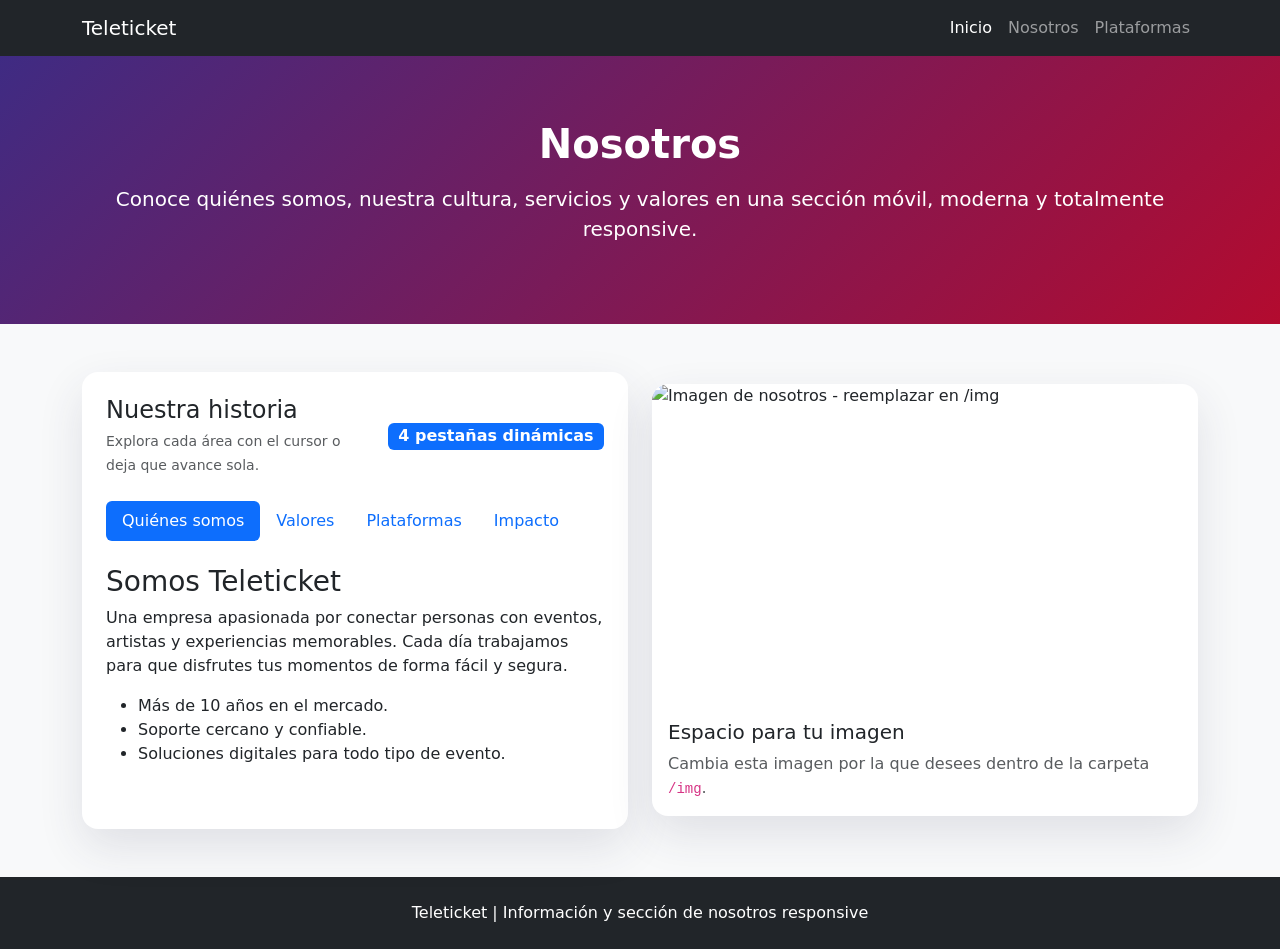
==== informacion.html @ d7344ac0 "Merge pull request #3 from NiltonJhon/NiltonJhon/ajustes Cambio en el evento1 y agregacion de la inf" ====
<!doctype html>
<html lang="es">
  <head>
    <meta charset="UTF-8" />
    <meta name="viewport" content="width=device-width, initial-scale=1" />
    <title>Información - Nosotros</title>

    <link
      href="https://cdn.jsdelivr.net/npm/bootstrap@5.3.2/dist/css/bootstrap.min.css"
      rel="stylesheet"
    />
    <style>
      body {
        background: #f8f9fa;
        color: #222;
      }
      .hero-nosotros {
        background: linear-gradient(135deg, #3f2b83 0%, #b30b2f 100%);
        color: white;
        padding: 4rem 0;
      }
      .hero-nosotros h1 {
        font-weight: 800;
      }
      .tab-pane {
        min-height: 240px;
      }
      .card-nosotros {
        border: none;
        border-radius: 1rem;
        box-shadow: 0 18px 45px rgba(47, 47, 79, 0.12);
      }
      .imagen-nosotros {
        min-height: 320px;
        object-fit: cover;
        border-radius: 1rem;
      }
      @media (max-width: 767px) {
        .hero-nosotros {
          padding: 3rem 0;
        }
      }
    </style>
  </head>

  <body>
    <nav class="navbar navbar-expand-lg navbar-dark bg-dark">
      <div class="container">
        <a class="navbar-brand" href="#">Teleticket</a>
        <button
          class="navbar-toggler"
          type="button"
          data-bs-toggle="collapse"
          data-bs-target="#menuNavbar"
          aria-controls="menuNavbar"
          aria-expanded="false"
          aria-label="Alternar navegación"
        >
          <span class="navbar-toggler-icon"></span>
        </button>
        <div class="collapse navbar-collapse" id="menuNavbar">
          <ul class="navbar-nav ms-auto mb-2 mb-lg-0">
            <li class="nav-item">
              <a class="nav-link active" aria-current="page" href="#">Inicio</a>
            </li>
            <li class="nav-item">
              <a class="nav-link" href="#nosotros">Nosotros</a>
            </li>
            <li class="nav-item">
              <a class="nav-link" href="#plataformas">Plataformas</a>
            </li>
          </ul>
        </div>
      </div>
    </nav>

    <section class="hero-nosotros text-center">
      <div class="container">
        <h1>Nosotros</h1>
        <p class="lead mt-3">
          Conoce quiénes somos, nuestra cultura, servicios y valores en una sección
          móvil, moderna y totalmente responsive.
        </p>
      </div>
    </section>

    <section class="container my-5" id="nosotros">
      <div class="row g-4 align-items-center">
        <div class="col-lg-6">
          <div class="card card-nosotros p-4 h-100">
            <div class="d-flex flex-column flex-sm-row justify-content-between align-items-start align-items-sm-center mb-4 gap-3">
              <div>
                <h2 class="h4 mb-1">Nuestra historia</h2>
                <small class="text-muted">Explora cada área con el cursor o deja que avance sola.</small>
              </div>
              <span class="badge bg-primary fs-6">4 pestañas dinámicas</span>
            </div>

            <ul class="nav nav-pills mb-4 flex-column flex-sm-row" id="nosotrosTab" role="tablist">
              <li class="nav-item" role="presentation">
                <button class="nav-link active" id="quienes-tab" data-bs-toggle="tab" data-bs-target="#quienes" type="button" role="tab" aria-controls="quienes" aria-selected="true">
                  Quiénes somos
                </button>
              </li>
              <li class="nav-item" role="presentation">
                <button class="nav-link" id="valores-tab" data-bs-toggle="tab" data-bs-target="#valores" type="button" role="tab" aria-controls="valores" aria-selected="false">
                  Valores
                </button>
              </li>
              <li class="nav-item" role="presentation">
                <button class="nav-link" id="plataformas-tab" data-bs-toggle="tab" data-bs-target="#plataformas" type="button" role="tab" aria-controls="plataformas" aria-selected="false">
                  Plataformas
                </button>
              </li>
              <li class="nav-item" role="presentation">
                <button class="nav-link" id="impacto-tab" data-bs-toggle="tab" data-bs-target="#impacto" type="button" role="tab" aria-controls="impacto" aria-selected="false">
                  Impacto
                </button>
              </li>
            </ul>

            <div class="tab-content" id="nosotrosTabContent">
              <div class="tab-pane fade show active" id="quienes" role="tabpanel" aria-labelledby="quienes-tab">
                <h3>Somos Teleticket</h3>
                <p>
                  Una empresa apasionada por conectar personas con eventos, artistas y experiencias memorables.
                  Cada día trabajamos para que disfrutes tus momentos de forma fácil y segura.
                </p>
                <ul>
                  <li>Más de 10 años en el mercado.</li>
                  <li>Soporte cercano y confiable.</li>
                  <li>Soluciones digitales para todo tipo de evento.</li>
                </ul>
              </div>
              <div class="tab-pane fade" id="valores" role="tabpanel" aria-labelledby="valores-tab">
                <h3>Valores</h3>
                <p>
                  La confianza, la innovación y la cercanía con nuestros clientes son la base de todo lo que hacemos.
                  Creemos en la transparencia y el respeto como pilares de nuestra cultura.
                </p>
                <ul>
                  <li>Innovación constante.</li>
                  <li>Atención humana.</li>
                  <li>Trabajo en equipo.</li>
                </ul>
              </div>
              <div class="tab-pane fade" id="plataformas" role="tabpanel" aria-labelledby="plataformas-tab">
                <h3>Nuestras plataformas</h3>
                <p>
                  Ofrecemos soluciones de ticketing, streaming, marketplace y agendamiento para crear experiencias completas.
                </p>
                <ul>
                  <li>TLK Ticketing</li>
                  <li>TLK Meet</li>
                  <li>TLK Play</li>
                  <li>TLK Store</li>
                </ul>
              </div>
              <div class="tab-pane fade" id="impacto" role="tabpanel" aria-labelledby="impacto-tab">
                <h3>Impacto</h3>
                <p>
                  Ayudamos a artistas, organizadores y fans a encontrarse de forma sencilla.
                  Nuestro objetivo es que cada evento sea una experiencia única para todos.
                </p>
                <ul>
                  <li>Más de 50.000 entradas vendidas.</li>
                  <li>Eventos seguros y entretenidos.</li>
                  <li>Crecimiento para emprendedores culturales.</li>
                </ul>
              </div>
            </div>
          </div>
        </div>

        <div class="col-lg-6">
          <div class="card card-nosotros overflow-hidden h-100">
            <img
              src="/img/nosotros-placeholder.jpg"
              alt="Imagen de nosotros - reemplazar en /img"
              class="img-fluid imagen-nosotros"
            />
            <div class="card-body">
              <h3 class="h5">Espacio para tu imagen</h3>
              <p class="mb-0 text-muted">
                Cambia esta imagen por la que desees dentro de la carpeta <code>/img</code>.
              </p>
            </div>
          </div>
        </div>
      </div>
    </section>

    <footer class="py-4 bg-dark text-white text-center">
      <div class="container">
        <p class="mb-0">Teleticket | Información y sección de nosotros responsive</p>
      </div>
    </footer>

    <script src="https://cdn.jsdelivr.net/npm/bootstrap@5.3.2/dist/js/bootstrap.bundle.min.js"></script>
    <script>
      document.addEventListener('DOMContentLoaded', function () {
        const tabButtons = document.querySelectorAll('#nosotrosTab button[data-bs-toggle="tab"]');
        let activeIndex = 0;
        const delay = 6000;

        function showTab(index) {
          const button = tabButtons[index];
          const tab = new bootstrap.Tab(button);
          tab.show();
          activeIndex = index;
        }

        tabButtons.forEach((button, index) => {
          button.addEventListener('mouseover', () => showTab(index));
          button.addEventListener('click', () => showTab(index));
        });

        setInterval(() => {
          const nextIndex = (activeIndex + 1) % tabButtons.length;
          showTab(nextIndex);
        }, delay);
      });
    </script>
  </body>
</html>
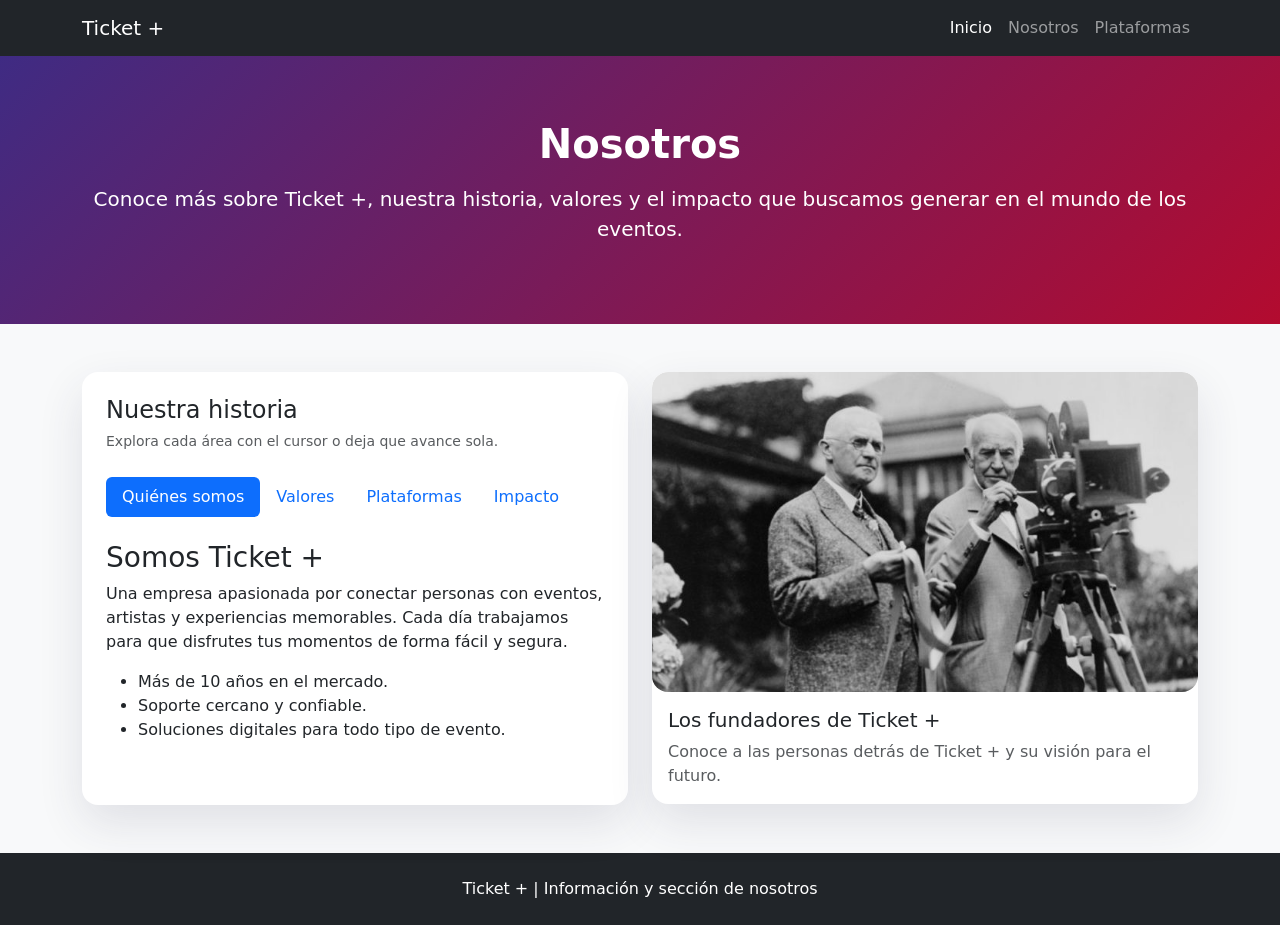
==== commit 4aee9c7b: "areglo de actualizacion de informacion y evento 1" ====
--- a/informacion.html
+++ b/informacion.html
@@ -3,50 +3,19 @@
   <head>
     <meta charset="UTF-8" />
     <meta name="viewport" content="width=device-width, initial-scale=1" />
-    <title>Información - Nosotros</title>
+    <title>Informacion - Nosotros</title>
 
     <link
       href="https://cdn.jsdelivr.net/npm/bootstrap@5.3.2/dist/css/bootstrap.min.css"
       rel="stylesheet"
     />
-    <style>
-      body {
-        background: #f8f9fa;
-        color: #222;
-      }
-      .hero-nosotros {
-        background: linear-gradient(135deg, #3f2b83 0%, #b30b2f 100%);
-        color: white;
-        padding: 4rem 0;
-      }
-      .hero-nosotros h1 {
-        font-weight: 800;
-      }
-      .tab-pane {
-        min-height: 240px;
-      }
-      .card-nosotros {
-        border: none;
-        border-radius: 1rem;
-        box-shadow: 0 18px 45px rgba(47, 47, 79, 0.12);
-      }
-      .imagen-nosotros {
-        min-height: 320px;
-        object-fit: cover;
-        border-radius: 1rem;
-      }
-      @media (max-width: 767px) {
-        .hero-nosotros {
-          padding: 3rem 0;
-        }
-      }
-    </style>
+    <link rel="stylesheet" href="css/informacion.css" />
   </head>
 
   <body>
     <nav class="navbar navbar-expand-lg navbar-dark bg-dark">
       <div class="container">
-        <a class="navbar-brand" href="#">Teleticket</a>
+        <a class="navbar-brand" href="#">Ticket +</a>
         <button
           class="navbar-toggler"
           type="button"
@@ -78,8 +47,8 @@
       <div class="container">
         <h1>Nosotros</h1>
         <p class="lead mt-3">
-          Conoce quiénes somos, nuestra cultura, servicios y valores en una sección
-          móvil, moderna y totalmente responsive.
+          Conoce más sobre Ticket +, nuestra historia, valores y el impacto que
+          buscamos generar en el mundo de los eventos.
         </p>
       </div>
     </section>
@@ -88,43 +57,93 @@
       <div class="row g-4 align-items-center">
         <div class="col-lg-6">
           <div class="card card-nosotros p-4 h-100">
-            <div class="d-flex flex-column flex-sm-row justify-content-between align-items-start align-items-sm-center mb-4 gap-3">
+            <div
+              class="d-flex flex-column flex-sm-row justify-content-between align-items-start align-items-sm-center mb-4 gap-3"
+            >
               <div>
                 <h2 class="h4 mb-1">Nuestra historia</h2>
-                <small class="text-muted">Explora cada área con el cursor o deja que avance sola.</small>
-              </div>
-              <span class="badge bg-primary fs-6">4 pestañas dinámicas</span>
+                <small class="text-muted"
+                  >Explora cada área con el cursor o deja que avance
+                  sola.</small
+                >
+              </div>
             </div>
 
-            <ul class="nav nav-pills mb-4 flex-column flex-sm-row" id="nosotrosTab" role="tablist">
-              <li class="nav-item" role="presentation">
-                <button class="nav-link active" id="quienes-tab" data-bs-toggle="tab" data-bs-target="#quienes" type="button" role="tab" aria-controls="quienes" aria-selected="true">
+            <ul
+              class="nav nav-pills mb-4 flex-column flex-sm-row"
+              id="nosotrosTab"
+              role="tablist"
+            >
+              <li class="nav-item" role="presentation">
+                <button
+                  class="nav-link active"
+                  id="quienes-tab"
+                  data-bs-toggle="tab"
+                  data-bs-target="#quienes"
+                  type="button"
+                  role="tab"
+                  aria-controls="quienes"
+                  aria-selected="true"
+                >
                   Quiénes somos
                 </button>
               </li>
               <li class="nav-item" role="presentation">
-                <button class="nav-link" id="valores-tab" data-bs-toggle="tab" data-bs-target="#valores" type="button" role="tab" aria-controls="valores" aria-selected="false">
+                <button
+                  class="nav-link"
+                  id="valores-tab"
+                  data-bs-toggle="tab"
+                  data-bs-target="#valores"
+                  type="button"
+                  role="tab"
+                  aria-controls="valores"
+                  aria-selected="false"
+                >
                   Valores
                 </button>
               </li>
               <li class="nav-item" role="presentation">
-                <button class="nav-link" id="plataformas-tab" data-bs-toggle="tab" data-bs-target="#plataformas" type="button" role="tab" aria-controls="plataformas" aria-selected="false">
+                <button
+                  class="nav-link"
+                  id="plataformas-tab"
+                  data-bs-toggle="tab"
+                  data-bs-target="#plataformas"
+                  type="button"
+                  role="tab"
+                  aria-controls="plataformas"
+                  aria-selected="false"
+                >
                   Plataformas
                 </button>
               </li>
               <li class="nav-item" role="presentation">
-                <button class="nav-link" id="impacto-tab" data-bs-toggle="tab" data-bs-target="#impacto" type="button" role="tab" aria-controls="impacto" aria-selected="false">
+                <button
+                  class="nav-link"
+                  id="impacto-tab"
+                  data-bs-toggle="tab"
+                  data-bs-target="#impacto"
+                  type="button"
+                  role="tab"
+                  aria-controls="impacto"
+                  aria-selected="false"
+                >
                   Impacto
                 </button>
               </li>
             </ul>
 
             <div class="tab-content" id="nosotrosTabContent">
-              <div class="tab-pane fade show active" id="quienes" role="tabpanel" aria-labelledby="quienes-tab">
-                <h3>Somos Teleticket</h3>
-                <p>
-                  Una empresa apasionada por conectar personas con eventos, artistas y experiencias memorables.
-                  Cada día trabajamos para que disfrutes tus momentos de forma fácil y segura.
+              <div
+                class="tab-pane fade show active"
+                id="quienes"
+                role="tabpanel"
+                aria-labelledby="quienes-tab"
+              >
+                <h3>Somos Ticket +</h3>
+                <p>
+                  Una empresa apasionada por conectar personas con eventos,
+                  artistas y experiencias memorables. Cada día trabajamos para
+                  que disfrutes tus momentos de forma fácil y segura.
                 </p>
                 <ul>
                   <li>Más de 10 años en el mercado.</li>
@@ -132,11 +151,17 @@
                   <li>Soluciones digitales para todo tipo de evento.</li>
                 </ul>
               </div>
-              <div class="tab-pane fade" id="valores" role="tabpanel" aria-labelledby="valores-tab">
+              <div
+                class="tab-pane fade"
+                id="valores"
+                role="tabpanel"
+                aria-labelledby="valores-tab"
+              >
                 <h3>Valores</h3>
                 <p>
-                  La confianza, la innovación y la cercanía con nuestros clientes son la base de todo lo que hacemos.
-                  Creemos en la transparencia y el respeto como pilares de nuestra cultura.
+                  La confianza, la innovación y la cercanía con nuestros
+                  clientes son la base de todo lo que hacemos. Creemos en la
+                  transparencia y el respeto como pilares de nuestra cultura.
                 </p>
                 <ul>
                   <li>Innovación constante.</li>
@@ -144,10 +169,16 @@
                   <li>Trabajo en equipo.</li>
                 </ul>
               </div>
-              <div class="tab-pane fade" id="plataformas" role="tabpanel" aria-labelledby="plataformas-tab">
+              <div
+                class="tab-pane fade"
+                id="plataformas"
+                role="tabpanel"
+                aria-labelledby="plataformas-tab"
+              >
                 <h3>Nuestras plataformas</h3>
                 <p>
-                  Ofrecemos soluciones de ticketing, streaming, marketplace y agendamiento para crear experiencias completas.
+                  Ofrecemos soluciones de ticketing, streaming, marketplace y
+                  agendamiento para crear experiencias completas.
                 </p>
                 <ul>
                   <li>TLK Ticketing</li>
@@ -156,11 +187,17 @@
                   <li>TLK Store</li>
                 </ul>
               </div>
-              <div class="tab-pane fade" id="impacto" role="tabpanel" aria-labelledby="impacto-tab">
+              <div
+                class="tab-pane fade"
+                id="impacto"
+                role="tabpanel"
+                aria-labelledby="impacto-tab"
+              >
                 <h3>Impacto</h3>
                 <p>
-                  Ayudamos a artistas, organizadores y fans a encontrarse de forma sencilla.
-                  Nuestro objetivo es que cada evento sea una experiencia única para todos.
+                  Ayudamos a artistas, organizadores y fans a encontrarse de
+                  forma sencilla. Nuestro objetivo es que cada evento sea una
+                  experiencia única para todos.
                 </p>
                 <ul>
                   <li>Más de 50.000 entradas vendidas.</li>
@@ -175,14 +212,15 @@
         <div class="col-lg-6">
           <div class="card card-nosotros overflow-hidden h-100">
             <img
-              src="/img/nosotros-placeholder.jpg"
+              src="/img/informacion-fundadores.jpg"
               alt="Imagen de nosotros - reemplazar en /img"
               class="img-fluid imagen-nosotros"
             />
             <div class="card-body">
-              <h3 class="h5">Espacio para tu imagen</h3>
+              <h3 class="h5">Los fundadores de Ticket +</h3>
               <p class="mb-0 text-muted">
-                Cambia esta imagen por la que desees dentro de la carpeta <code>/img</code>.
+                Conoce a las personas detrás de Ticket + y su visión para el
+                futuro.
               </p>
             </div>
           </div>
@@ -192,34 +230,13 @@
 
     <footer class="py-4 bg-dark text-white text-center">
       <div class="container">
-        <p class="mb-0">Teleticket | Información y sección de nosotros responsive</p>
+        <p class="mb-0">Ticket + | Información y sección de nosotros</p>
       </div>
     </footer>
 
     <script src="https://cdn.jsdelivr.net/npm/bootstrap@5.3.2/dist/js/bootstrap.bundle.min.js"></script>
-    <script>
-      document.addEventListener('DOMContentLoaded', function () {
-        const tabButtons = document.querySelectorAll('#nosotrosTab button[data-bs-toggle="tab"]');
-        let activeIndex = 0;
-        const delay = 6000;
-
-        function showTab(index) {
-          const button = tabButtons[index];
-          const tab = new bootstrap.Tab(button);
-          tab.show();
-          activeIndex = index;
-        }
-
-        tabButtons.forEach((button, index) => {
-          button.addEventListener('mouseover', () => showTab(index));
-          button.addEventListener('click', () => showTab(index));
-        });
-
-        setInterval(() => {
-          const nextIndex = (activeIndex + 1) % tabButtons.length;
-          showTab(nextIndex);
-        }, delay);
-      });
-    </script>
+
+    <!-- OPCIONAL XD PARA DESPLAZAR LAS VENTANAS DE QUIENES SOMOS VALORES ETC, POR SEGUNDOS O AL PASAR EL CURSOR DEL MOUSE -->
+    <script src="js/informacion.js"></script>
   </body>
 </html>
--- a/css/informacion.css
+++ b/css/informacion.css
@@ -0,0 +1,36 @@
+body {
+    background: #f8f9fa;
+    color: #222;
+}
+
+.hero-nosotros {
+    background: linear-gradient(135deg, #3f2b83 0%, #b30b2f 100%);
+    color: white;
+    padding: 4rem 0;
+}
+
+.hero-nosotros h1 {
+    font-weight: 800;
+}
+
+.tab-pane {
+    min-height: 240px;
+}
+
+.card-nosotros {
+    border: none;
+    border-radius: 1rem;
+    box-shadow: 0 18px 45px rgba(47, 47, 79, 0.12);
+}
+
+.imagen-nosotros {
+    min-height: 320px;
+    object-fit: cover;
+    border-radius: 1rem;
+}
+
+@media (max-width: 767px) {
+    .hero-nosotros {
+        padding: 3rem 0;
+    }
+}
